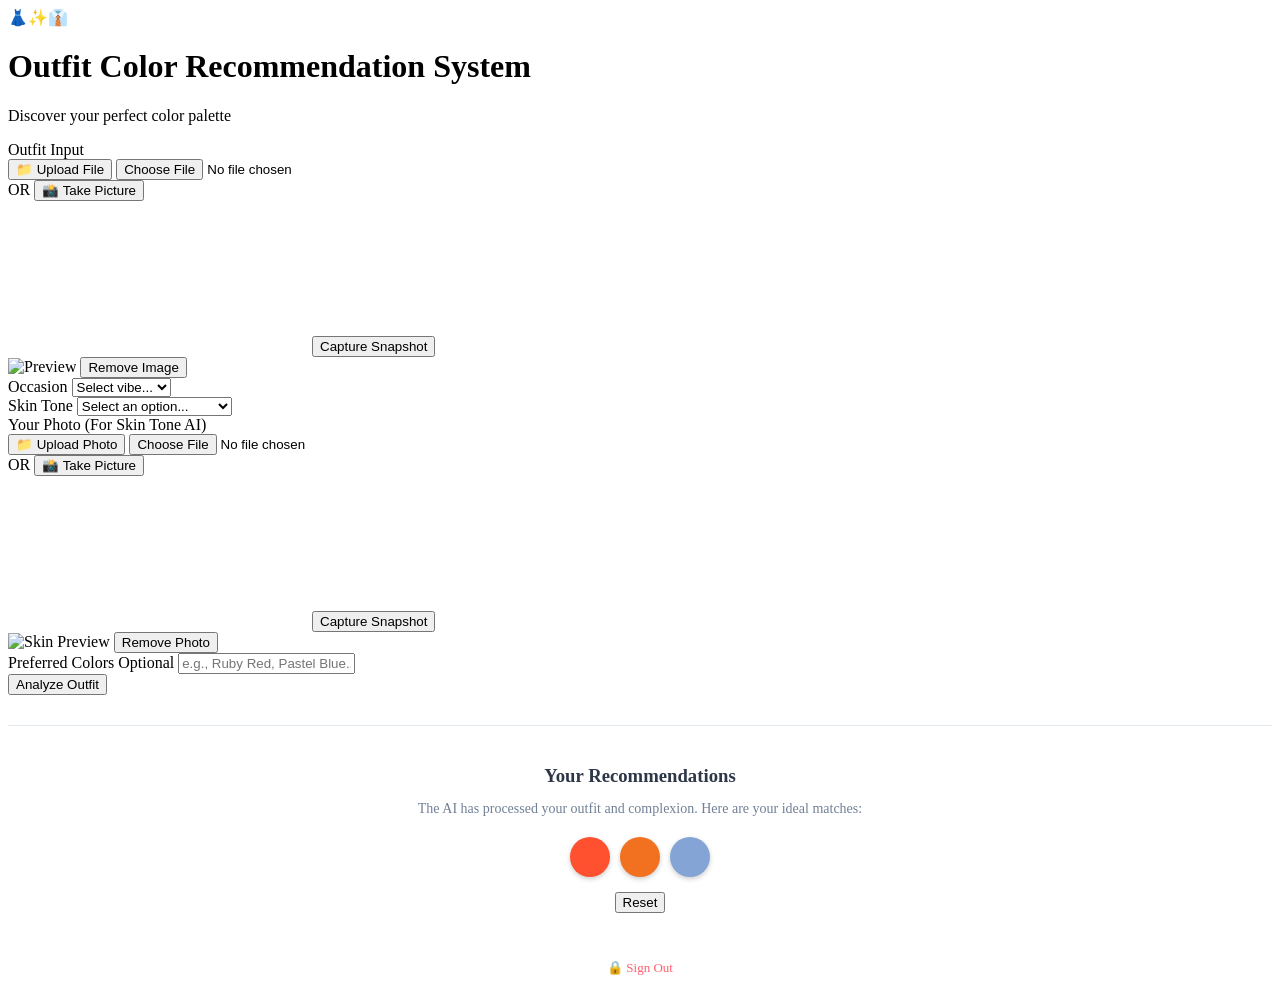
==== index.html @ 2b876863 "Create index.html for AI Style Analyzer app Added a new HTML file for the AI Style Analyzer applicat" ====
<!DOCTYPE html>
<html lang="en">
<head>
    <meta charset="UTF-8">
    <meta name="viewport" content="width=device-width, initial-scale=1.0">
    <title>AI Style Analyzer</title>
    <!-- Modern Poppins font as requested -->
    <link href="https://fonts.googleapis.com/css2?family=Poppins:wght@300;400;500;600;700&display=swap" rel="stylesheet">
    <link rel="stylesheet" href="style.css">
</head>
<body>

    <div class="container">
        <!-- Reverted smooth header -->
        <header>
            <div class="logo-icon">👗✨👔</div>
            <h1>Outfit Color Recommendation System</h1>
            <p>Discover your perfect color palette</p>
        </header>

        <form action="/analyze" method="POST" enctype="multipart/form-data" id="outfit-form">
            
            <div class="form-group image-upload-section">
                <label style="justify-content: center; margin-bottom: 12px;">Outfit Input</label>
                
                <div class="upload-options">
                    <div class="upload-btn-wrapper">
                        <button type="button" class="btn-secondary">📁 Upload File</button>
                        <input type="file" id="outfit_image" name="outfit_image" accept="image/*" onchange="previewSelectedImage(event)">
                    </div>

                    <span class="or-divider">OR</span>

                    <button type="button" class="btn-secondary" id="start-camera-btn">📸 Take Picture</button>
                </div>

                <div id="camera-container" class="hidden">
                    <video id="camera-stream" autoplay playsinline></video>
                    <button type="button" id="snap-btn" class="btn-action">Capture Snapshot</button>
                </div>

                <div id="image-preview-container" class="hidden">
                    <img id="image-preview" src="#" alt="Preview">
                    <button type="button" id="remove-image-btn" class="btn-text">Remove Image</button>
                </div>
            </div>

            <div class="form-row">
                <div class="form-group half-width">
                    <label for="occasion">Occasion</label>
                    <select id="occasion" name="occasion" required>
                        <option value="" disabled selected>Select vibe...</option>
                        <option value="office">💼 Office</option>
                        <option value="casual">👖 Casual</option>
                        <option value="festive">🎉 Festive</option>
                        <option value="party">🥂 Party</option>
                        <option value="wedding">💍 Wedding</option>
                    </select>
                </div>

                <div class="form-group half-width">
                    <label for="skin_tone">Skin Tone</label>
                    <select id="skin_tone" name="skin_tone" required onchange="toggleSkinUpload(this.value)">
                        <option value="" disabled selected>Select an option...</option>
                        <option value="auto">🤖 Auto-detect with AI</option>
                        <option value="fair">Fair</option>
                        <option value="medium">Medium</option>
                        <option value="dusky">Dusky</option>
                    </select>
                </div>
            </div>

            <!-- Skin Tone AI Photo Section -->
            <div id="skin-upload-container" class="form-group image-upload-section hidden">
                <label style="justify-content: center; margin-bottom: 12px;">Your Photo (For Skin Tone AI)</label>
                
                <div class="upload-options">
                    <div class="upload-btn-wrapper">
                        <button type="button" class="btn-secondary">📁 Upload Photo</button>
                        <input type="file" id="skin_image" name="skin_image" accept="image/*" onchange="previewSkinImage(event)">
                    </div>
                    <span class="or-divider">OR</span>
                    <button type="button" class="btn-secondary" id="start-skin-camera-btn">📸 Take Picture</button>
                </div>

                <div id="skin-camera-container" class="hidden">
                    <video id="skin-camera-stream" autoplay playsinline></video>
                    <button type="button" id="skin-snap-btn" class="btn-action">Capture Snapshot</button>
                </div>

                <div id="skin-preview-container" class="hidden">
                    <img id="skin-preview" src="#" alt="Skin Preview">
                    <button type="button" id="remove-skin-btn" class="btn-text">Remove Photo</button>
                </div>
            </div>

            <div class="form-group">
                <label for="preferred_colors">
                    Preferred Colors 
                    <span class="badge-optional">Optional</span>
                </label>
                <input type="text" id="preferred_colors" name="preferred_colors" placeholder="e.g., Ruby Red, Pastel Blue...">
            </div>

            <button type="submit" class="submit-btn" id="analyze-btn">Analyze Outfit</button>
        </form>

        <!-- New: Placeholder Section for Results -->
        <div id="results-placeholder" class="hidden" style="margin-top: 30px; padding: 20px; text-align: center; border-top: 1px solid #e2e8f0; animation: fadeIn 0.5s ease;">
            <h3 style="color: #2d3748; margin-bottom: 10px;">Your Recommendations</h3>
            <p style="color: #718096; font-size: 14px; margin-bottom: 20px;">The AI has processed your outfit and complexion. Here are your ideal matches:</p>
            <div style="display: flex; justify-content: center; gap: 10px; margin-bottom: 15px;">
                <div style="width: 40px; height: 40px; border-radius: 50%; background: #FF512F; box-shadow: 0 2px 5px rgba(0,0,0,0.2);"></div>
                <div style="width: 40px; height: 40px; border-radius: 50%; background: #F27121; box-shadow: 0 2px 5px rgba(0,0,0,0.2);"></div>
                <div style="width: 40px; height: 40px; border-radius: 50%; background: #83a4d4; box-shadow: 0 2px 5px rgba(0,0,0,0.2);"></div>
            </div>
            <button class="btn-secondary" onclick="document.getElementById('results-placeholder').classList.add('hidden')">Reset</button>
        </div>

        <!-- Logout Redirect Link -->
        <div style="text-align: center; margin-top: 25px;">
            <a href="login.html" style="font-size: 13px; color: #718096; text-decoration: none; font-weight: 500;">🔒 <span style="color: #FF5F6D;">Sign Out</span></a>
        </div>
    </div>

    <!-- Interface Scripts -->
    <script>
        function toggleSkinUpload(value) {
            const container = document.getElementById('skin-upload-container');
            const skinInput = document.getElementById('skin_image');
            if (value === 'auto') {
                container.classList.remove('hidden');
                skinInput.setAttribute('required', 'true');
            } else {
                container.classList.add('hidden');
                skinInput.removeAttribute('required');
            }
        }
        
        // --- DOM Elements ---
        const cameraBtn = document.getElementById('start-camera-btn');
        const cameraContainer = document.getElementById('camera-container');
        const video = document.getElementById('camera-stream');
        const snapBtn = document.getElementById('snap-btn');
        const fileInput = document.getElementById('outfit_image');
        
        const previewContainer = document.getElementById('image-preview-container');
        const imagePreview = document.getElementById('image-preview');
        const removeImageBtn = document.getElementById('remove-image-btn');
        
        const skinCameraBtn = document.getElementById('start-skin-camera-btn');
        const skinCameraContainer = document.getElementById('skin-camera-container');
        const skinVideo = document.getElementById('skin-camera-stream');
        const skinSnapBtn = document.getElementById('skin-snap-btn');
        const skinFileInput = document.getElementById('skin_image');
        
        const skinPreviewContainer = document.getElementById('skin-preview-container');
        const skinPreview = document.getElementById('skin-preview');
        const removeSkinBtn = document.getElementById('remove-skin-btn');

        const form = document.getElementById('outfit-form');
        const analyzeBtn = document.getElementById('analyze-btn');
        const resultsPlaceholder = document.getElementById('results-placeholder');

        let stream = null;
        let skinStream = null;

        // --- OUTFIT CAMERA LOGIC ---
        function previewSelectedImage(event) {
            const file = event.target.files[0];
            if (file) {
                const reader = new FileReader();
                reader.onload = function(e) {
                    showPreview(e.target.result);
                    stopCamera(); 
                }
                reader.readAsDataURL(file);
            }
        }

        cameraBtn.addEventListener('click', async () => {
            try {
                stream = await navigator.mediaDevices.getUserMedia({ video: { facingMode: 'environment' } });
                video.srcObject = stream;
                cameraContainer.classList.remove('hidden');
                previewContainer.classList.add('hidden');
            } catch (err) {
                alert("Camera access denied. Be sure to accept browser permissions.");
            }
        });

        snapBtn.addEventListener('click', () => {
            const canvas = document.createElement('canvas');
            canvas.width = video.videoWidth;
            canvas.height = video.videoHeight;
            canvas.getContext('2d').drawImage(video, 0, 0, canvas.width, canvas.height);
            showPreview(canvas.toDataURL('image/jpeg'));
            
            canvas.toBlob((blob) => {
                const file = new File([blob], "outfit_capture.jpg", { type: "image/jpeg" });
                const dt = new DataTransfer(); dt.items.add(file);
                fileInput.files = dt.files;
            }, 'image/jpeg');
            stopCamera();
        });

        function showPreview(src) {
            imagePreview.src = src;
            previewContainer.classList.remove('hidden');
            cameraContainer.classList.add('hidden');
        }

        function stopCamera() {
            if (stream) { stream.getTracks().forEach(t => t.stop()); stream = null; }
            cameraContainer.classList.add('hidden');
        }

        removeImageBtn.addEventListener('click', () => {
            fileInput.value = ''; 
            previewContainer.classList.add('hidden');
        });

        // --- SKIN TONE CAMERA LOGIC ---
        function previewSkinImage(event) {
            const file = event.target.files[0];
            if (file) {
                const reader = new FileReader();
                reader.onload = function(e) {
                    showSkinPreview(e.target.result);
                    stopSkinCamera(); 
                }
                reader.readAsDataURL(file);
            }
        }

        skinCameraBtn.addEventListener('click', async () => {
            try {
                skinStream = await navigator.mediaDevices.getUserMedia({ video: { facingMode: 'user' } });
                skinVideo.srcObject = skinStream;
                skinCameraContainer.classList.remove('hidden');
                skinPreviewContainer.classList.add('hidden');
            } catch (err) {
                alert("Camera access denied. Be sure to accept browser permissions.");
            }
        });

        skinSnapBtn.addEventListener('click', () => {
            const canvas = document.createElement('canvas');
            canvas.width = skinVideo.videoWidth;
            canvas.height = skinVideo.videoHeight;
            canvas.getContext('2d').drawImage(skinVideo, 0, 0, canvas.width, canvas.height);
            showSkinPreview(canvas.toDataURL('image/jpeg'));
            
            canvas.toBlob((blob) => {
                const file = new File([blob], "skin_capture.jpg", { type: "image/jpeg" });
                const dt = new DataTransfer(); dt.items.add(file);
                skinFileInput.files = dt.files;
            }, 'image/jpeg');
            stopSkinCamera();
        });

        function showSkinPreview(src) {
            skinPreview.src = src;
            skinPreviewContainer.classList.remove('hidden');
            skinCameraContainer.classList.add('hidden');
        }

        function stopSkinCamera() {
            if (skinStream) { skinStream.getTracks().forEach(t => t.stop()); skinStream = null; }
            skinCameraContainer.classList.add('hidden');
        }

        removeSkinBtn.addEventListener('click', () => {
            skinFileInput.value = ''; 
            skinPreviewContainer.classList.add('hidden');
        });

        // --- FORM SUBMIT SIMULATION ---
        form.addEventListener('submit', (e) => {
            e.preventDefault(); 
            
            if (fileInput.files.length === 0) {
                alert("Please drop in an outfit photo so we can style you!");
                return;
            } 
            
            const skinDropdown = document.getElementById('skin_tone');
            if (skinDropdown.value === 'auto' && skinFileInput.files.length === 0) {
                alert("You chose 'Auto-detect' for your complexion. Please upload or take a quick selfie before proceeding.");
                return;
            }

            analyzeBtn.innerHTML = "⏳ Analyzing...";
            analyzeBtn.style.opacity = "0.7";
            
            setTimeout(() => {
                analyzeBtn.innerHTML = "Analyze Outfit";
                analyzeBtn.style.opacity = "1";
                resultsPlaceholder.classList.remove('hidden');
                
                resultsPlaceholder.scrollIntoView({ behavior: 'smooth' });
            }, 1500);
        });
    </script>
</body>
</html>
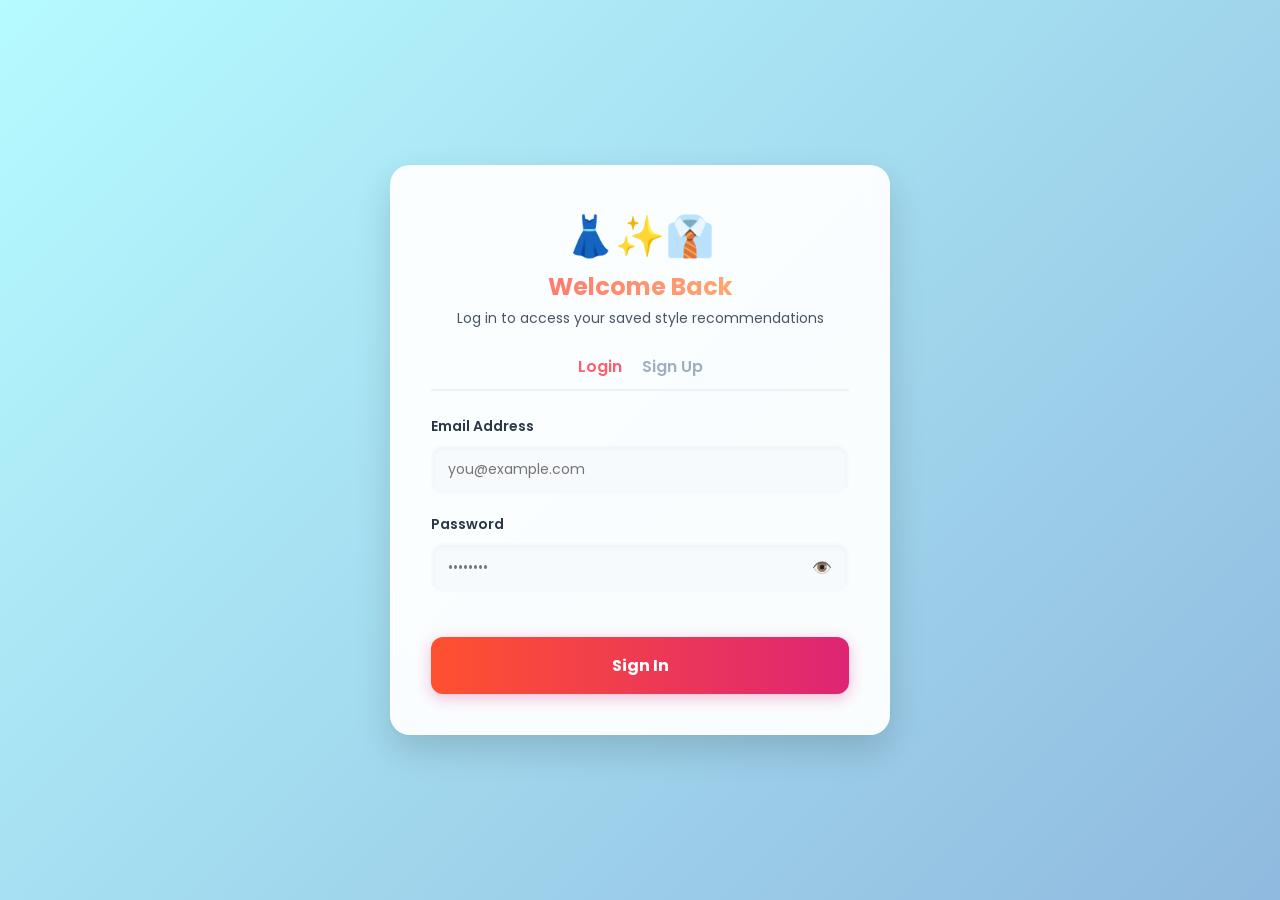
==== commit 92761ee1: "Update and rename login1.html to index.html" ====
--- a/index.html
+++ b/index.html
@@ -1,13 +1,22 @@
 <!DOCTYPE html>
 <html lang="en">
+
 <head>
     <meta charset="UTF-8">
     <meta name="viewport" content="width=device-width, initial-scale=1.0">
     <title>AI Style Analyzer</title>
     <!-- Modern Poppins font as requested -->
-    <link href="https://fonts.googleapis.com/css2?family=Poppins:wght@300;400;500;600;700&display=swap" rel="stylesheet">
+    <link href="https://fonts.googleapis.com/css2?family=Poppins:wght@300;400;500;600;700&display=swap"
+        rel="stylesheet">
     <link rel="stylesheet" href="style.css">
+    <script>
+        // Check authentication status before loading page content
+        if (!localStorage.getItem('currentUser')) {
+            window.location.href = 'login.html';
+        }
+    </script>
 </head>
+
 <body>
 
     <div class="container">
@@ -19,14 +28,15 @@
         </header>
 
         <form action="/analyze" method="POST" enctype="multipart/form-data" id="outfit-form">
-            
+
             <div class="form-group image-upload-section">
                 <label style="justify-content: center; margin-bottom: 12px;">Outfit Input</label>
-                
+
                 <div class="upload-options">
                     <div class="upload-btn-wrapper">
                         <button type="button" class="btn-secondary">📁 Upload File</button>
-                        <input type="file" id="outfit_image" name="outfit_image" accept="image/*" onchange="previewSelectedImage(event)">
+                        <input type="file" id="outfit_image" name="outfit_image" accept="image/*"
+                            onchange="previewSelectedImage(event)">
                     </div>
 
                     <span class="or-divider">OR</span>
@@ -73,11 +83,12 @@
             <!-- Skin Tone AI Photo Section -->
             <div id="skin-upload-container" class="form-group image-upload-section hidden">
                 <label style="justify-content: center; margin-bottom: 12px;">Your Photo (For Skin Tone AI)</label>
-                
+
                 <div class="upload-options">
                     <div class="upload-btn-wrapper">
                         <button type="button" class="btn-secondary">📁 Upload Photo</button>
-                        <input type="file" id="skin_image" name="skin_image" accept="image/*" onchange="previewSkinImage(event)">
+                        <input type="file" id="skin_image" name="skin_image" accept="image/*"
+                            onchange="previewSkinImage(event)">
                     </div>
                     <span class="or-divider">OR</span>
                     <button type="button" class="btn-secondary" id="start-skin-camera-btn">📸 Take Picture</button>
@@ -96,30 +107,42 @@
 
             <div class="form-group">
                 <label for="preferred_colors">
-                    Preferred Colors 
+                    Preferred Colors
                     <span class="badge-optional">Optional</span>
                 </label>
-                <input type="text" id="preferred_colors" name="preferred_colors" placeholder="e.g., Ruby Red, Pastel Blue...">
+                <input type="text" id="preferred_colors" name="preferred_colors"
+                    placeholder="e.g., Ruby Red, Pastel Blue...">
             </div>
 
             <button type="submit" class="submit-btn" id="analyze-btn">Analyze Outfit</button>
         </form>
 
         <!-- New: Placeholder Section for Results -->
-        <div id="results-placeholder" class="hidden" style="margin-top: 30px; padding: 20px; text-align: center; border-top: 1px solid #e2e8f0; animation: fadeIn 0.5s ease;">
+        <div id="results-placeholder" class="hidden"
+            style="margin-top: 30px; padding: 20px; text-align: center; border-top: 1px solid #e2e8f0; animation: fadeIn 0.5s ease;">
             <h3 style="color: #2d3748; margin-bottom: 10px;">Your Recommendations</h3>
-            <p style="color: #718096; font-size: 14px; margin-bottom: 20px;">The AI has processed your outfit and complexion. Here are your ideal matches:</p>
+            <p style="color: #718096; font-size: 14px; margin-bottom: 20px;">The AI has processed your outfit and
+                complexion. Here are your ideal matches:</p>
             <div style="display: flex; justify-content: center; gap: 10px; margin-bottom: 15px;">
-                <div style="width: 40px; height: 40px; border-radius: 50%; background: #FF512F; box-shadow: 0 2px 5px rgba(0,0,0,0.2);"></div>
-                <div style="width: 40px; height: 40px; border-radius: 50%; background: #F27121; box-shadow: 0 2px 5px rgba(0,0,0,0.2);"></div>
-                <div style="width: 40px; height: 40px; border-radius: 50%; background: #83a4d4; box-shadow: 0 2px 5px rgba(0,0,0,0.2);"></div>
-            </div>
-            <button class="btn-secondary" onclick="document.getElementById('results-placeholder').classList.add('hidden')">Reset</button>
+                <div
+                    style="width: 40px; height: 40px; border-radius: 50%; background: #FF512F; box-shadow: 0 2px 5px rgba(0,0,0,0.2);">
+                </div>
+                <div
+                    style="width: 40px; height: 40px; border-radius: 50%; background: #F27121; box-shadow: 0 2px 5px rgba(0,0,0,0.2);">
+                </div>
+                <div
+                    style="width: 40px; height: 40px; border-radius: 50%; background: #83a4d4; box-shadow: 0 2px 5px rgba(0,0,0,0.2);">
+                </div>
+            </div>
+            <button class="btn-secondary"
+                onclick="document.getElementById('results-placeholder').classList.add('hidden')">Reset</button>
         </div>
 
-        <!-- Logout Redirect Link -->
+        <!-- Logout Button -->
         <div style="text-align: center; margin-top: 25px;">
-            <a href="login.html" style="font-size: 13px; color: #718096; text-decoration: none; font-weight: 500;">🔒 <span style="color: #FF5F6D;">Sign Out</span></a>
+            <button id="logout-btn"
+                style="background: none; border: none; cursor: pointer; font-size: 13px; color: #718096; font-weight: 500; font-family: 'Poppins', sans-serif;">🔒
+                <span style="color: #FF5F6D;">Sign Out</span></button>
         </div>
     </div>
 
@@ -136,24 +159,24 @@
                 skinInput.removeAttribute('required');
             }
         }
-        
+
         // --- DOM Elements ---
         const cameraBtn = document.getElementById('start-camera-btn');
         const cameraContainer = document.getElementById('camera-container');
         const video = document.getElementById('camera-stream');
         const snapBtn = document.getElementById('snap-btn');
         const fileInput = document.getElementById('outfit_image');
-        
+
         const previewContainer = document.getElementById('image-preview-container');
         const imagePreview = document.getElementById('image-preview');
         const removeImageBtn = document.getElementById('remove-image-btn');
-        
+
         const skinCameraBtn = document.getElementById('start-skin-camera-btn');
         const skinCameraContainer = document.getElementById('skin-camera-container');
         const skinVideo = document.getElementById('skin-camera-stream');
         const skinSnapBtn = document.getElementById('skin-snap-btn');
         const skinFileInput = document.getElementById('skin_image');
-        
+
         const skinPreviewContainer = document.getElementById('skin-preview-container');
         const skinPreview = document.getElementById('skin-preview');
         const removeSkinBtn = document.getElementById('remove-skin-btn');
@@ -170,9 +193,9 @@
             const file = event.target.files[0];
             if (file) {
                 const reader = new FileReader();
-                reader.onload = function(e) {
+                reader.onload = function (e) {
                     showPreview(e.target.result);
-                    stopCamera(); 
+                    stopCamera();
                 }
                 reader.readAsDataURL(file);
             }
@@ -195,7 +218,7 @@
             canvas.height = video.videoHeight;
             canvas.getContext('2d').drawImage(video, 0, 0, canvas.width, canvas.height);
             showPreview(canvas.toDataURL('image/jpeg'));
-            
+
             canvas.toBlob((blob) => {
                 const file = new File([blob], "outfit_capture.jpg", { type: "image/jpeg" });
                 const dt = new DataTransfer(); dt.items.add(file);
@@ -216,7 +239,7 @@
         }
 
         removeImageBtn.addEventListener('click', () => {
-            fileInput.value = ''; 
+            fileInput.value = '';
             previewContainer.classList.add('hidden');
         });
 
@@ -225,9 +248,9 @@
             const file = event.target.files[0];
             if (file) {
                 const reader = new FileReader();
-                reader.onload = function(e) {
+                reader.onload = function (e) {
                     showSkinPreview(e.target.result);
-                    stopSkinCamera(); 
+                    stopSkinCamera();
                 }
                 reader.readAsDataURL(file);
             }
@@ -250,7 +273,7 @@
             canvas.height = skinVideo.videoHeight;
             canvas.getContext('2d').drawImage(skinVideo, 0, 0, canvas.width, canvas.height);
             showSkinPreview(canvas.toDataURL('image/jpeg'));
-            
+
             canvas.toBlob((blob) => {
                 const file = new File([blob], "skin_capture.jpg", { type: "image/jpeg" });
                 const dt = new DataTransfer(); dt.items.add(file);
@@ -271,19 +294,28 @@
         }
 
         removeSkinBtn.addEventListener('click', () => {
-            skinFileInput.value = ''; 
+            skinFileInput.value = '';
             skinPreviewContainer.classList.add('hidden');
         });
+
+        // --- LOGOUT LOGIC ---
+        const logoutBtn = document.getElementById('logout-btn');
+        if (logoutBtn) {
+            logoutBtn.addEventListener('click', () => {
+                localStorage.removeItem('currentUser');
+                window.location.href = 'login.html';
+            });
+        }
 
         // --- FORM SUBMIT SIMULATION ---
         form.addEventListener('submit', (e) => {
-            e.preventDefault(); 
-            
+            e.preventDefault();
+
             if (fileInput.files.length === 0) {
                 alert("Please drop in an outfit photo so we can style you!");
                 return;
-            } 
-            
+            }
+
             const skinDropdown = document.getElementById('skin_tone');
             if (skinDropdown.value === 'auto' && skinFileInput.files.length === 0) {
                 alert("You chose 'Auto-detect' for your complexion. Please upload or take a quick selfie before proceeding.");
@@ -292,15 +324,16 @@
 
             analyzeBtn.innerHTML = "⏳ Analyzing...";
             analyzeBtn.style.opacity = "0.7";
-            
+
             setTimeout(() => {
                 analyzeBtn.innerHTML = "Analyze Outfit";
                 analyzeBtn.style.opacity = "1";
                 resultsPlaceholder.classList.remove('hidden');
-                
+
                 resultsPlaceholder.scrollIntoView({ behavior: 'smooth' });
             }, 1500);
         });
     </script>
 </body>
+
 </html>
--- a/style.css
+++ b/style.css
@@ -0,0 +1,242 @@
+* {
+    margin: 0;
+    padding: 0;
+    box-sizing: border-box;
+    font-family: 'Poppins', sans-serif;
+}
+
+body {
+    background: linear-gradient(-45deg, #FFC371, #FF5F6D, #83a4d4, #b6fbff);
+    background-size: 400% 400%;
+    animation: gradientBG 15s ease infinite;
+    color: #2d3748;
+    display: flex;
+    justify-content: center;
+    align-items: center;
+    min-height: 100vh;
+    padding: 40px 20px;
+}
+
+@keyframes gradientBG {
+    0% { background-position: 0% 50%; }
+    50% { background-position: 100% 50%; }
+    100% { background-position: 0% 50%; }
+}
+
+@keyframes fadeIn {
+    from { opacity: 0; transform: translateY(-10px); }
+    to { opacity: 1; transform: translateY(0); }
+}
+
+.container {
+    background: rgba(255, 255, 255, 0.95);
+    backdrop-filter: blur(12px);
+    -webkit-backdrop-filter: blur(12px);
+    border: 1px solid rgba(255, 255, 255, 0.4);
+    padding: 40px;
+    border-radius: 20px;
+    box-shadow: 0 15px 35px rgba(0, 0, 0, 0.15);
+    width: 100%;
+    max-width: 500px;
+}
+
+header {
+    text-align: center;
+    margin-bottom: 25px;
+}
+
+.logo-icon {
+    font-size: 40px;
+    margin-bottom: 5px;
+}
+
+header h1 {
+    font-size: 24px;
+    font-weight: 700;
+    background: linear-gradient(to right, #FF5F6D, #FFC371);
+    -webkit-background-clip: text;
+    background-clip: text;
+    -webkit-text-fill-color: transparent;
+    margin-bottom: 5px;
+    line-height: 1.3;
+}
+
+header p {
+    font-size: 14px;
+    color: #4a5568;
+}
+
+/* Auth specific styles */
+.auth-toggle {
+    display: flex;
+    justify-content: center;
+    gap: 20px;
+    margin-bottom: 25px;
+    border-bottom: 2px solid #edf2f7;
+    padding-bottom: 10px;
+}
+
+.auth-tab {
+    font-size: 16px;
+    font-weight: 600;
+    color: #a0aec0;
+    cursor: pointer;
+    background: none;
+    border: none;
+    transition: color 0.2s;
+}
+
+.auth-tab.active {
+    color: #FF5F6D;
+}
+
+/* Alert Messages */
+.alert-box {
+    padding: 12px 15px;
+    border-radius: 8px;
+    font-size: 13px;
+    font-weight: 500;
+    margin-bottom: 20px;
+    display: none;
+    animation: fadeIn 0.3s ease;
+    text-align: center;
+}
+
+.alert-error {
+    background: #fed7d7;
+    color: #c53030;
+    border: 1px solid #feb2b2;
+}
+
+.alert-success {
+    background: #c6f6d5;
+    color: #2f855a;
+    border: 1px solid #9ae6b4;
+}
+
+.form-row {
+    display: flex;
+    gap: 15px;
+}
+.half-width { flex: 1; }
+.form-group { margin-bottom: 20px; }
+
+.form-group label {
+    display: flex;
+    justify-content: space-between;
+    align-items: center;
+    font-size: 14px;
+    font-weight: 600;
+    margin-bottom: 8px;
+    color: #2d3748;
+}
+
+.badge-optional {
+    background: #e2e8f0;
+    color: #718096;
+    font-size: 11px;
+    padding: 2px 8px;
+    border-radius: 12px;
+}
+
+/* Inputs */
+.form-group input[type="text"],
+.form-group input[type="password"],
+.form-group input[type="email"],
+.form-group select {
+    width: 100%;
+    padding: 12px 15px;
+    border: 2px solid transparent;
+    border-radius: 12px;
+    font-size: 14px;
+    color: #4a5568;
+    background: #f7fafc;
+    transition: all 0.3s ease;
+    box-shadow: inset 0 2px 4px rgba(0,0,0,0.03);
+}
+
+.form-group input[type="text"]:focus,
+.form-group input[type="password"]:focus,
+.form-group input[type="email"]:focus,
+.form-group select:focus {
+    outline: none;
+    border-color: #FF5F6D;
+    background: #fff;
+    box-shadow: 0 0 0 4px rgba(255, 95, 109, 0.15);
+}
+
+/* Password Wrapper & Visibility Toggle */
+.password-wrapper {
+    position: relative;
+    width: 100%;
+}
+
+.password-wrapper input {
+    padding-right: 45px !important;
+}
+
+.toggle-password {
+    position: absolute;
+    right: 12px;
+    top: 50%;
+    transform: translateY(-50%);
+    cursor: pointer;
+    color: #a0aec0;
+    background: none;
+    border: none;
+    font-size: 16px;
+    padding: 5px;
+    transition: color 0.2s;
+}
+
+.toggle-password:hover {
+    color: #4a5568;
+}
+
+.image-upload-section {
+    background: #fdfdfd;
+    padding: 20px;
+    border-radius: 15px;
+    border: 2px dashed #cbd5e0;
+    text-align: center;
+    transition: all 0.3s ease;
+}
+
+.image-upload-section:hover {
+    border-color: #FF5F6D;
+}
+
+.upload-options { display: flex; gap: 15px; justify-content: center; align-items: center; margin-top: 10px; }
+.upload-btn-wrapper { position: relative; overflow: hidden; display: inline-block; }
+.upload-btn-wrapper input[type=file] { font-size: 100px; position: absolute; left: 0; top: 0; opacity: 0; cursor: pointer; height: 100%; }
+
+.btn-secondary {
+    background: #edf2f7; color: #4a5568; padding: 10px 15px; border-radius: 10px; border: none; font-weight: 600; font-size: 13px; cursor: pointer; transition: 0.2s;
+}
+.btn-secondary:hover { background: #e2e8f0; transform: translateY(-2px); color: #FF5F6D; }
+
+.hidden { display: none !important; }
+.or-divider { font-size: 12px; color: #a0aec0; font-weight: 600; }
+
+#camera-container, #image-preview-container, #skin-camera-container, #skin-preview-container {
+    margin-top: 15px; display: flex; flex-direction: column; align-items: center; gap: 10px;
+}
+video, img { border-radius: 12px; max-width: 250px; box-shadow: 0 5px 15px rgba(0,0,0,0.1); }
+
+.btn-action { background: #48bb78; color: white; padding: 8px 16px; border: none; border-radius: 8px; font-weight: 600; cursor: pointer; transition: 0.2s; }
+.btn-action:hover { background: #38a169; }
+
+.btn-text { background: none; border: none; color: #e53e3e; font-size: 13px; font-weight: 600; text-decoration: underline; cursor: pointer; }
+
+.submit-btn {
+    width: 100%; padding: 16px; font-size: 16px; font-weight: 700; color: #fff;
+    background-image: linear-gradient(to right, #FF512F 0%, #DD2476 51%, #FF512F 100%);
+    background-size: 200% auto; border: none; border-radius: 12px; cursor: pointer; transition: 0.5s; box-shadow: 0 4px 15px rgba(221, 36, 118, 0.3); margin-top: 15px;
+}
+.submit-btn:hover { background-position: right center; box-shadow: 0 6px 20px rgba(221, 36, 118, 0.4); transform: translateY(-2px); }
+.submit-btn:active { transform: translateY(1px); }
+
+@media (max-width: 500px) {
+    .container { padding: 30px 20px; }
+    .form-row { flex-direction: column; gap: 0; }
+}
